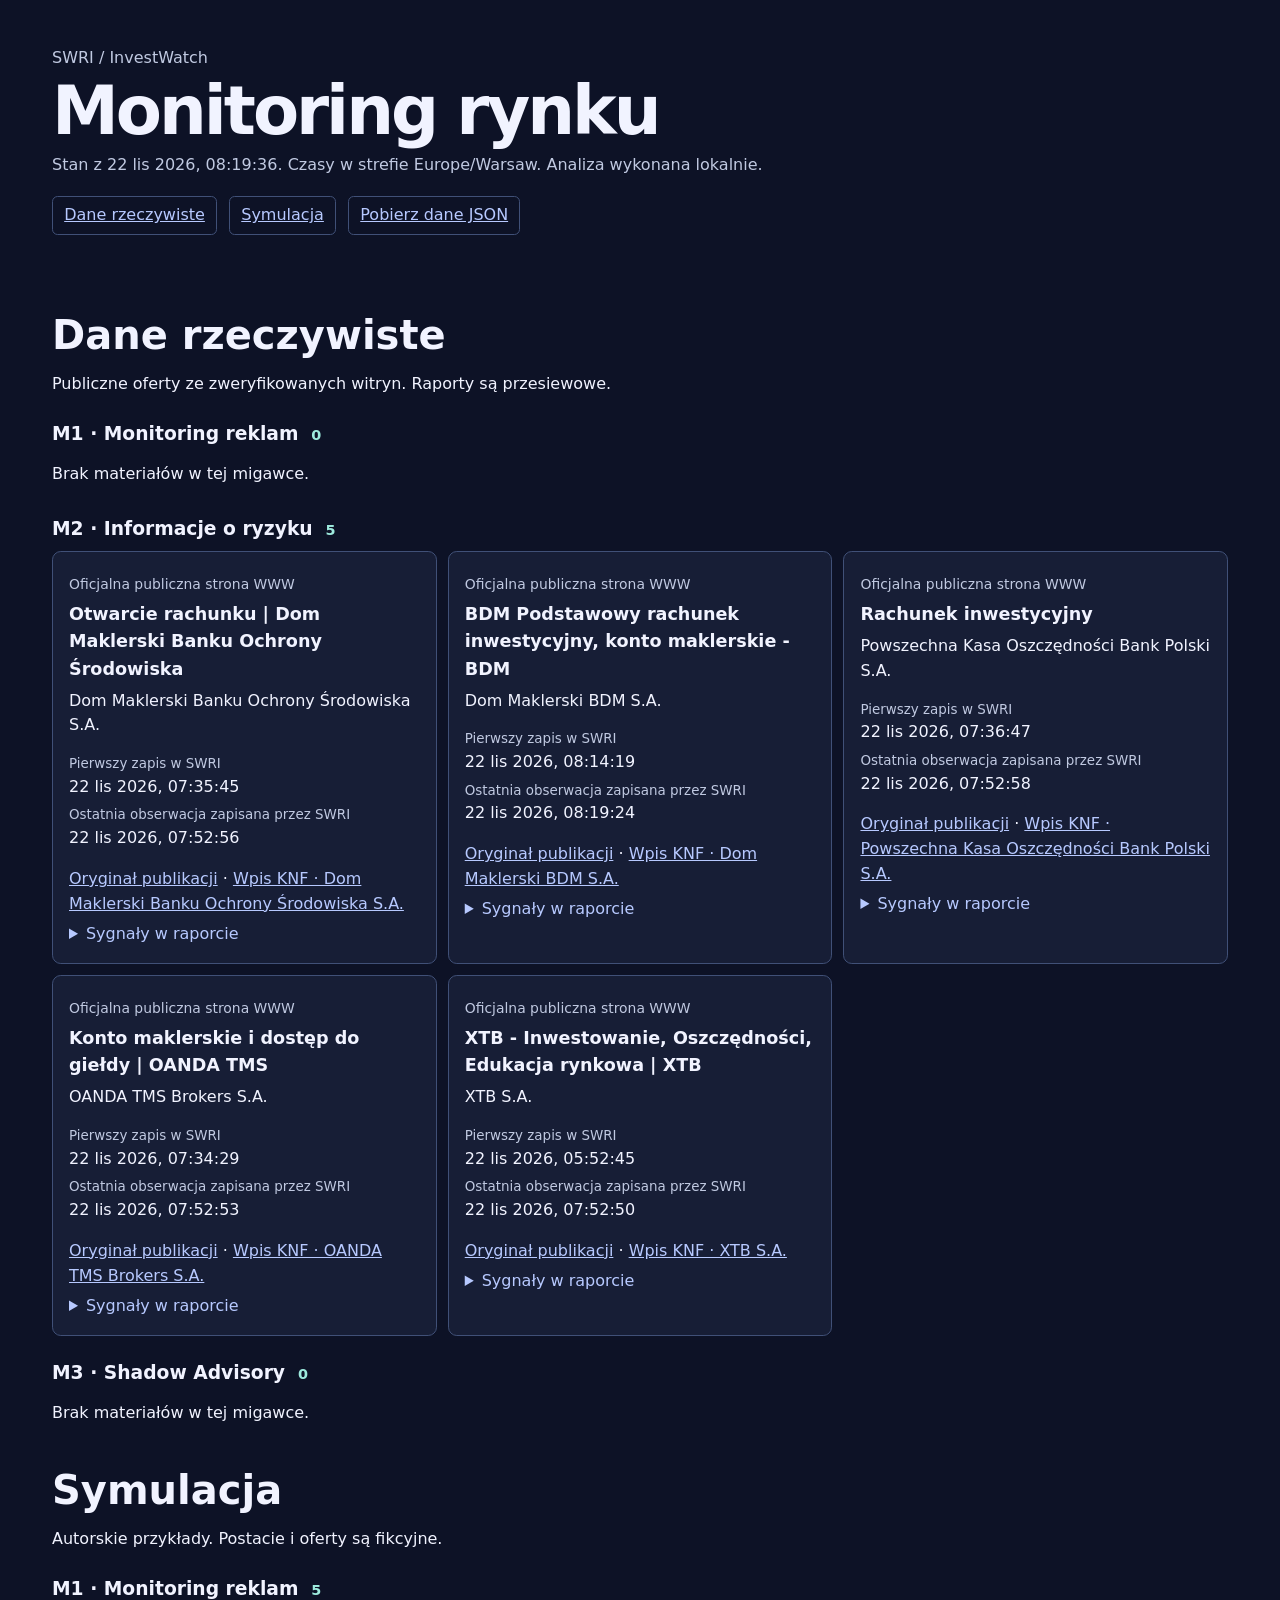
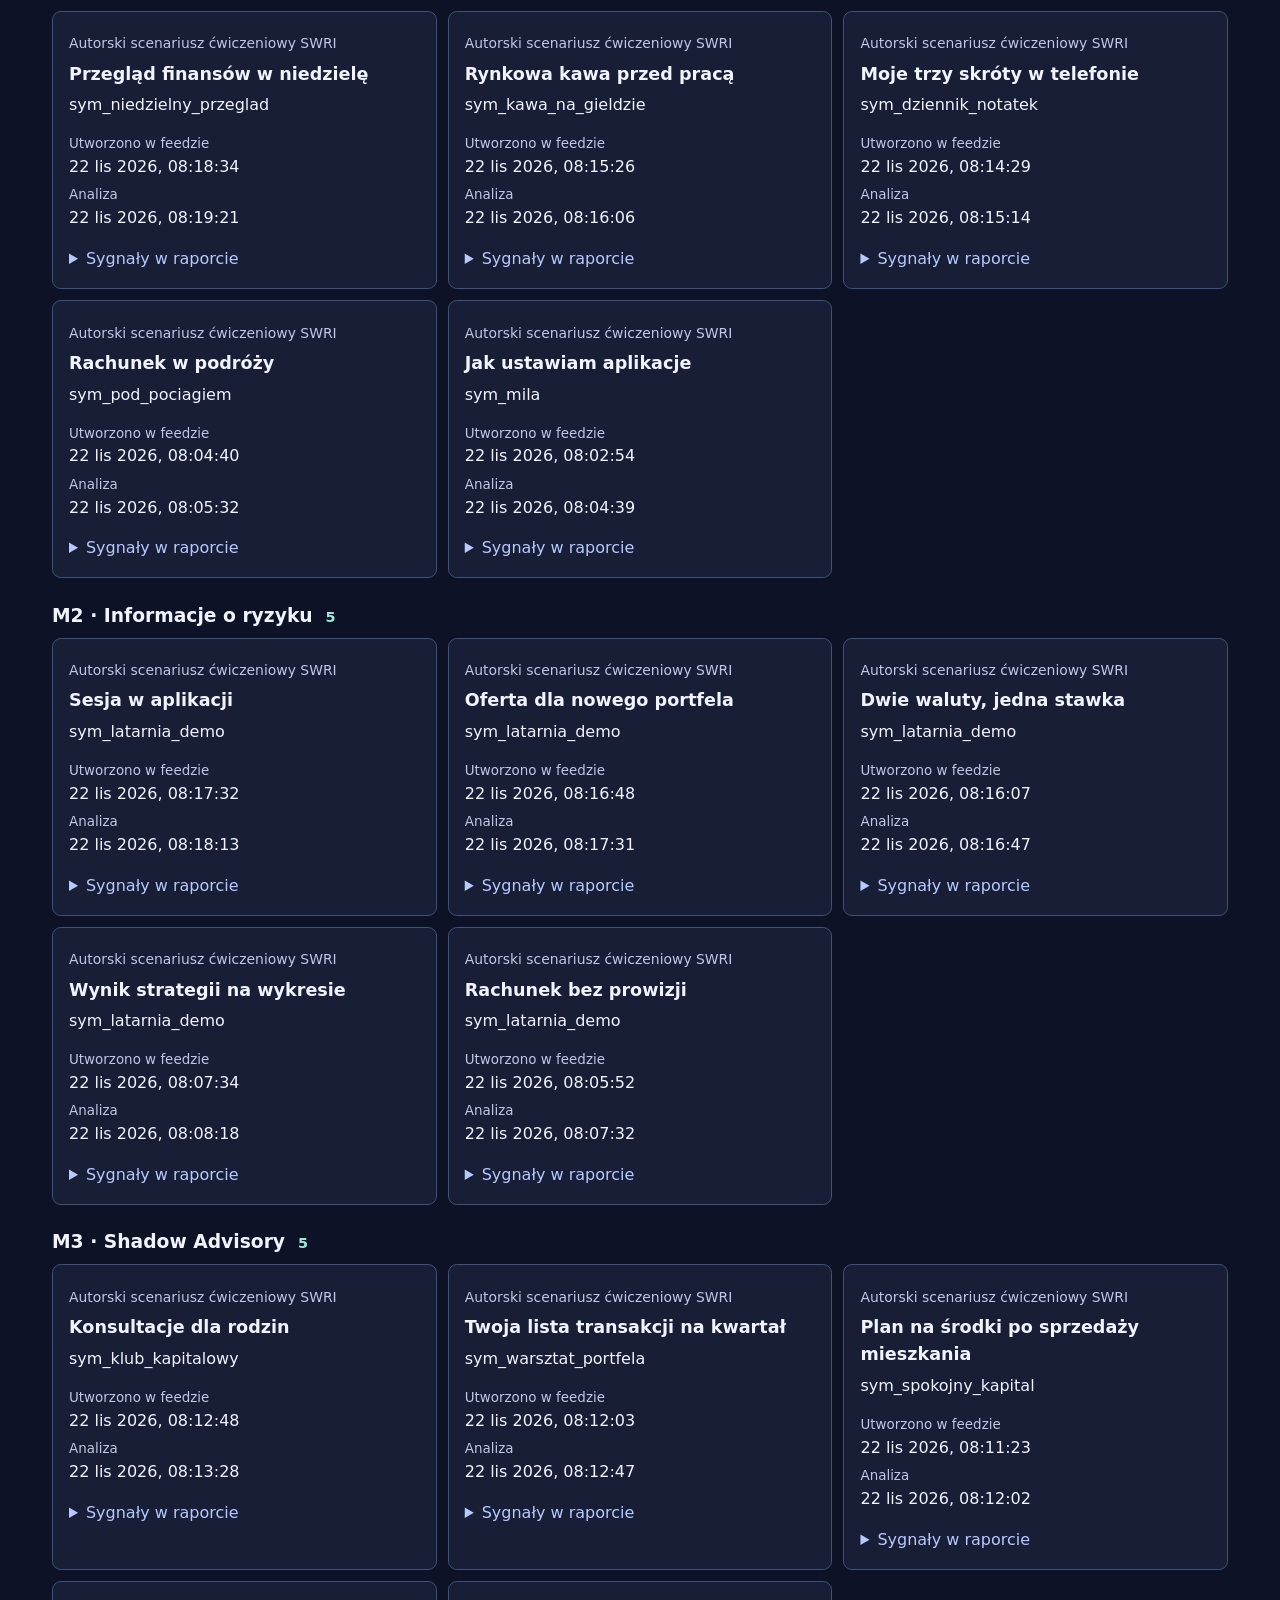
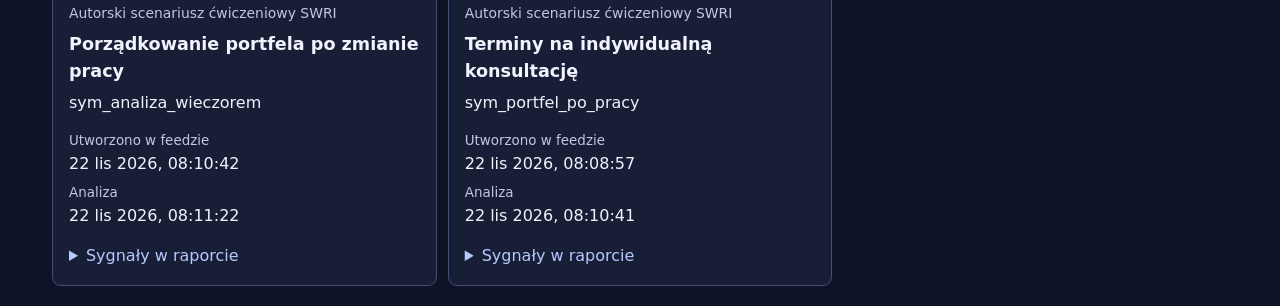
==== monitoring/index.html @ c3ce8e62 "Publish timestamped SWRI monitoring snapshot" ====
<!doctype html>
<html lang="pl"><head><meta charset="utf-8"><meta name="viewport" content="width=device-width, initial-scale=1">
<title>SWRI · Monitoring rynku</title><style>
:root{color-scheme:dark;--ink:#f1f3ff;--muted:#c0c9e1;--card:#171e36;--line:#405077;--link:#b7c9ff}
*{box-sizing:border-box} body{margin:0;background:#0d1226;color:var(--ink);font:1rem/1.55 system-ui,sans-serif}
header,main{max-width:76rem;margin:auto;padding:1.25rem} header{padding-block:2.5rem 1.3rem}
h1{font-size:clamp(2.4rem,6vw,4.2rem);margin:.1rem 0;line-height:1.07;letter-spacing:-.045em}
h2{font-size:clamp(1.7rem,4vw,2.5rem);margin:1.75rem 0 .2rem} h3{margin:1.4rem 0 .5rem}
h4{font-size:1.1rem;margin:.12rem 0} h3 span{color:#9deadd;font-size:.9rem;margin-inline:.4rem}
p{margin:.35rem 0} .source,dt,header p{color:var(--muted)} .source{font-size:.87rem}
nav{display:flex;gap:.75rem;flex-wrap:wrap;margin-top:1.1rem} nav a{padding:.4rem .7rem;border:1px solid var(--line);border-radius:.35rem}
a,summary{color:var(--link)} summary{cursor:pointer} .cards{display:grid;grid-template-columns:repeat(auto-fit,minmax(min(100%,21rem),1fr));gap:.7rem}
article{background:var(--card);border:1px solid var(--line);border-radius:.55rem;padding:1rem;min-width:0;overflow-wrap:anywhere}
dt{font-size:.84rem} dd{margin:0 0 .35rem} blockquote{margin:.3rem .4rem;padding-left:.45rem;border-left:2px solid #9deadd;color:var(--muted)}
:focus-visible{outline:3px solid #9deadd;outline-offset:3px} li{margin:.25rem 0}
</style></head><body><header><p>SWRI / InvestWatch</p><h1>Monitoring rynku</h1>
<p>Stan z <time datetime="2026-11-22T07:19:36+00:00">2026-11-22 07:19:36 UTC</time>. Czasy w strefie Europe/Warsaw. Analiza wykonana lokalnie.</p>
<nav aria-label="Sekcje"><a href="#real">Dane rzeczywiste</a><a href="#simulation">Symulacja</a>
<a href="snapshot.json" download>Pobierz dane JSON</a></nav></header>
<main><section id="real"><h2>Dane rzeczywiste</h2><p>Publiczne oferty ze zweryfikowanych witryn. Raporty są przesiewowe.</p><section id="real-m1"><h3>M1 · Monitoring reklam <span>0</span></h3><div class="cards"><p>Brak materiałów w tej migawce.</p></div></section><section id="real-m2"><h3>M2 · Informacje o ryzyku <span>5</span></h3><div class="cards"><article><p class="source">Oficjalna publiczna strona WWW</p><h4>Otwarcie rachunku | Dom Maklerski Banku Ochrony Środowiska</h4>
      <p>Dom Maklerski Banku Ochrony Środowiska S.A.</p>
      <dl><dt>Pierwszy zapis w SWRI</dt><dd><time datetime="2026-11-22T06:35:45+00:00">2026-11-22 06:35:45 UTC</time></dd>
      <dt>Ostatnia obserwacja zapisana przez SWRI</dt><dd><time datetime="2026-11-22T06:52:56+00:00">2026-11-22 06:52:56 UTC</time></dd></dl>
      <p><a href="https://bossa.pl/oferta/otwarcie-rachunku">Oryginał publikacji</a> · <a href="https://www.knf.gov.pl/podmioty/Podmioty_rynku_kapitalowego/Firmy_inwestycyjne_i_Agenci_firm_inwestycyjnych/domy_maklerskie">Wpis KNF · Dom Maklerski Banku Ochrony Środowiska S.A.</a></p><details><summary>Sygnały w raporcie</summary><ul><li>R09 · Zrozumiałość</li></ul></details></article><article><p class="source">Oficjalna publiczna strona WWW</p><h4>BDM Podstawowy rachunek inwestycyjny, konto maklerskie - BDM</h4>
      <p>Dom Maklerski BDM S.A.</p>
      <dl><dt>Pierwszy zapis w SWRI</dt><dd><time datetime="2026-11-22T07:14:19+00:00">2026-11-22 07:14:19 UTC</time></dd>
      <dt>Ostatnia obserwacja zapisana przez SWRI</dt><dd><time datetime="2026-11-22T07:19:24+00:00">2026-11-22 07:19:24 UTC</time></dd></dl>
      <p><a href="https://www.bdm.pl/bdm-podstawowy">Oryginał publikacji</a> · <a href="https://www.knf.gov.pl/podmioty/Podmioty_rynku_kapitalowego/Firmy_inwestycyjne_i_Agenci_firm_inwestycyjnych/domy_maklerskie">Wpis KNF · Dom Maklerski BDM S.A.</a></p><details><summary>Sygnały w raporcie</summary><ul><li>R09 · Zrozumiałość</li></ul></details></article><article><p class="source">Oficjalna publiczna strona WWW</p><h4>Rachunek inwestycyjny</h4>
      <p>Powszechna Kasa Oszczędności Bank Polski S.A.</p>
      <dl><dt>Pierwszy zapis w SWRI</dt><dd><time datetime="2026-11-22T06:36:47+00:00">2026-11-22 06:36:47 UTC</time></dd>
      <dt>Ostatnia obserwacja zapisana przez SWRI</dt><dd><time datetime="2026-11-22T06:52:58+00:00">2026-11-22 06:52:58 UTC</time></dd></dl>
      <p><a href="https://www.bm.pkobp.pl/oferta/rachunek-inwestycyjny">Oryginał publikacji</a> · <a href="https://www.knf.gov.pl/podmioty/Podmioty_rynku_kapitalowego/Firmy_inwestycyjne_i_Agenci_firm_inwestycyjnych/Banki_prowadzace_dzialalnosc_maklerska">Wpis KNF · Powszechna Kasa Oszczędności Bank Polski S.A.</a></p><details><summary>Sygnały w raporcie</summary><ul><li>R09 · Zrozumiałość</li></ul></details></article><article><p class="source">Oficjalna publiczna strona WWW</p><h4>Konto maklerskie i dostęp do giełdy | OANDA TMS</h4>
      <p>OANDA TMS Brokers S.A.</p>
      <dl><dt>Pierwszy zapis w SWRI</dt><dd><time datetime="2026-11-22T06:34:29+00:00">2026-11-22 06:34:29 UTC</time></dd>
      <dt>Ostatnia obserwacja zapisana przez SWRI</dt><dd><time datetime="2026-11-22T06:52:53+00:00">2026-11-22 06:52:53 UTC</time></dd></dl>
      <p><a href="https://www.tms.pl/konto-maklerskie">Oryginał publikacji</a> · <a href="https://www.knf.gov.pl/podmioty/Podmioty_rynku_kapitalowego/Firmy_inwestycyjne_i_Agenci_firm_inwestycyjnych/domy_maklerskie?page=2">Wpis KNF · OANDA TMS Brokers S.A.</a></p><details><summary>Sygnały w raporcie</summary><ul><li>R18 · Nadzór jako argument bezpieczeństwa</li><li>R09 · Zrozumiałość</li></ul></details></article><article><p class="source">Oficjalna publiczna strona WWW</p><h4>XTB - Inwestowanie, Oszczędności, Edukacja rynkowa | XTB</h4>
      <p>XTB S.A.</p>
      <dl><dt>Pierwszy zapis w SWRI</dt><dd><time datetime="2026-11-22T04:52:45+00:00">2026-11-22 04:52:45 UTC</time></dd>
      <dt>Ostatnia obserwacja zapisana przez SWRI</dt><dd><time datetime="2026-11-22T06:52:50+00:00">2026-11-22 06:52:50 UTC</time></dd></dl>
      <p><a href="https://www.xtb.com/pl">Oryginał publikacji</a> · <a href="https://www.knf.gov.pl/podmioty/Podmioty_rynku_kapitalowego/Firmy_inwestycyjne_i_Agenci_firm_inwestycyjnych/domy_maklerskie?page=2">Wpis KNF · XTB S.A.</a></p><details><summary>Sygnały w raporcie</summary><ul><li>R09 · Zrozumiałość</li></ul></details></article></div></section><section id="real-m3"><h3>M3 · Shadow Advisory <span>0</span></h3><div class="cards"><p>Brak materiałów w tej migawce.</p></div></section></section><section id="simulation"><h2>Symulacja</h2><p>Autorskie przykłady. Postacie i oferty są fikcyjne.</p><section id="simulation-m1"><h3>M1 · Monitoring reklam <span>5</span></h3><div class="cards"><article><p class="source">Autorski scenariusz ćwiczeniowy SWRI</p><h4>Przegląd finansów w niedzielę</h4>
      <p>sym_niedzielny_przeglad</p>
      <dl><dt>Utworzono w feedzie</dt><dd><time datetime="2026-11-22T07:18:34.438650+00:00">2026-11-22 07:18:34 UTC</time></dd>
      <dt>Analiza</dt><dd><time datetime="2026-11-22T07:19:21.592670+00:00">2026-11-22 07:19:21 UTC</time></dd></dl>
      <p></p><details><summary>Sygnały w raporcie</summary><ul><li>R03 · Ryzyko obok korzyści. Przy co najmniej jednej obietnicy korzyści nie odczytano ostrzeżenia.<blockquote>Polecam rachunek maklerski w Domu Inwestycyjnym Latarnia Demo. Użyj kodu START, żeby dostać 100 zł bonusu.</blockquote></li><li>R02 · Oznaczenie reklamy. Oznaczenia nie znaleziono w dostępnej próbce.<blockquote>Polecam rachunek maklerski w Domu Inwestycyjnym Latarnia Demo. Użyj kodu START, żeby dostać 100 zł bonusu.</blockquote></li><li>R01 · Oficjalna nazwa firmy. Zweryfikuj pełną nazwę firmy i jej status.<blockquote>Polecam rachunek maklerski w Domu Inwestycyjnym Latarnia Demo. Użyj kodu START, żeby dostać 100 zł bonusu.</blockquote></li></ul></details></article><article><p class="source">Autorski scenariusz ćwiczeniowy SWRI</p><h4>Rynkowa kawa przed pracą</h4>
      <p>sym_kawa_na_gieldzie</p>
      <dl><dt>Utworzono w feedzie</dt><dd><time datetime="2026-11-22T07:15:26.201491+00:00">2026-11-22 07:15:26 UTC</time></dd>
      <dt>Analiza</dt><dd><time datetime="2026-11-22T07:16:06.031644+00:00">2026-11-22 07:16:06 UTC</time></dd></dl>
      <p></p><details><summary>Sygnały w raporcie</summary><ul><li>R03 · Ryzyko obok korzyści. Przy co najmniej jednej obietnicy korzyści nie odczytano ostrzeżenia.<blockquote>Płatna współpraca z Domem Inwestycyjnym Latarnia Demo. Mój kod RANO daje 100 zł bonusu. Załóż konto maklerskie przez link.</blockquote></li><li>R01 · Oficjalna nazwa firmy. Zweryfikuj pełną nazwę firmy i jej status.<blockquote>Płatna współpraca z Domem Inwestycyjnym Latarnia Demo. Mój kod RANO daje 100 zł bonusu. Załóż konto maklerskie przez link.</blockquote></li><li>Wykryto zachętę promocyjną w kontekście finansowym.<blockquote>Płatna współpraca z Domem Inwestycyjnym Latarnia Demo. Mój kod RANO daje 100 zł bonusu. Załóż konto maklerskie przez link.</blockquote></li></ul></details></article><article><p class="source">Autorski scenariusz ćwiczeniowy SWRI</p><h4>Moje trzy skróty w telefonie</h4>
      <p>sym_dziennik_notatek</p>
      <dl><dt>Utworzono w feedzie</dt><dd><time datetime="2026-11-22T07:14:29.792975+00:00">2026-11-22 07:14:29 UTC</time></dd>
      <dt>Analiza</dt><dd><time datetime="2026-11-22T07:15:14.706013+00:00">2026-11-22 07:15:14 UTC</time></dd></dl>
      <p></p><details><summary>Sygnały w raporcie</summary><ul><li>R02 · Oznaczenie reklamy. Oznaczenia nie znaleziono w dostępnej próbce.<blockquote>Latarnia Demo, załóż konto</blockquote></li><li>R01 · Oficjalna nazwa firmy. Zweryfikuj pełną nazwę firmy i jej status.<blockquote>Latarnia Demo, załóż konto</blockquote></li><li>Wykryto zachętę promocyjną w kontekście finansowym.<blockquote>Latarnia Demo, załóż konto</blockquote></li></ul></details></article><article><p class="source">Autorski scenariusz ćwiczeniowy SWRI</p><h4>Rachunek w podróży</h4>
      <p>sym_pod_pociagiem</p>
      <dl><dt>Utworzono w feedzie</dt><dd><time datetime="2026-11-22T07:04:40.833459+00:00">2026-11-22 07:04:40 UTC</time></dd>
      <dt>Analiza</dt><dd><time datetime="2026-11-22T07:05:32.270723+00:00">2026-11-22 07:05:32 UTC</time></dd></dl>
      <p></p><details><summary>Sygnały w raporcie</summary><ul><li>R01 · Oficjalna nazwa firmy. Zweryfikuj pełną nazwę firmy i jej status.<blockquote>Materiał sponsorowany. Płatna współpraca z Domem Inwestycyjnym Latarnia Demo.</blockquote></li><li>Wykryto zachętę promocyjną w kontekście finansowym.<blockquote>Materiał sponsorowany. Płatna współpraca z Domem Inwestycyjnym Latarnia Demo.</blockquote></li></ul></details></article><article><p class="source">Autorski scenariusz ćwiczeniowy SWRI</p><h4>Jak ustawiam aplikacje</h4>
      <p>sym_mila</p>
      <dl><dt>Utworzono w feedzie</dt><dd><time datetime="2026-11-22T07:02:54.949664+00:00">2026-11-22 07:02:54 UTC</time></dd>
      <dt>Analiza</dt><dd><time datetime="2026-11-22T07:04:39.660601+00:00">2026-11-22 07:04:39 UTC</time></dd></dl>
      <p></p><details><summary>Sygnały w raporcie</summary><ul><li>R03 · Ryzyko obok korzyści. Przy co najmniej jednej obietnicy korzyści nie odczytano ostrzeżenia.<blockquote>Użyj mojego kodu mila, żeby dostać 100 zł bonusu.</blockquote></li><li>R02 · Oznaczenie reklamy. Oznaczenia nie znaleziono w dostępnej próbce.<blockquote>Załóż konto Maklerskie w latarni DEMO.</blockquote></li><li>R01 · Oficjalna nazwa firmy. Zweryfikuj pełną nazwę firmy i jej status.<blockquote>Załóż konto Maklerskie w latarni DEMO.</blockquote></li></ul></details></article></div></section><section id="simulation-m2"><h3>M2 · Informacje o ryzyku <span>5</span></h3><div class="cards"><article><p class="source">Autorski scenariusz ćwiczeniowy SWRI</p><h4>Sesja w aplikacji</h4>
      <p>sym_latarnia_demo</p>
      <dl><dt>Utworzono w feedzie</dt><dd><time datetime="2026-11-22T07:17:32.914649+00:00">2026-11-22 07:17:32 UTC</time></dd>
      <dt>Analiza</dt><dd><time datetime="2026-11-22T07:18:13.411119+00:00">2026-11-22 07:18:13 UTC</time></dd></dl>
      <p></p><details><summary>Sygnały w raporcie</summary><ul><li>R03 · Ryzyko obok korzyści. Przy co najmniej jednej obietnicy korzyści nie odczytano ostrzeżenia.<blockquote>zysk 24 procent.</blockquote></li><li>R02 · Oznaczenie reklamy. Oznaczenia nie znaleziono w dostępnej próbce.<blockquote>Dom Inwestycyjny Latarnia Demo. Załóż konto maklerskie. Użyj kodu SESJA i dostań bonus na start.</blockquote></li><li>Wykryto zachętę promocyjną w kontekście finansowym.<blockquote>Dom Inwestycyjny Latarnia Demo. Załóż konto maklerskie. Użyj kodu SESJA i dostań bonus na start.</blockquote></li></ul></details></article><article><p class="source">Autorski scenariusz ćwiczeniowy SWRI</p><h4>Oferta dla nowego portfela</h4>
      <p>sym_latarnia_demo</p>
      <dl><dt>Utworzono w feedzie</dt><dd><time datetime="2026-11-22T07:16:48.308584+00:00">2026-11-22 07:16:48 UTC</time></dd>
      <dt>Analiza</dt><dd><time datetime="2026-11-22T07:17:31.560056+00:00">2026-11-22 07:17:31 UTC</time></dd></dl>
      <p></p><details><summary>Sygnały w raporcie</summary><ul><li>R03 · Ryzyko obok korzyści. Przy co najmniej jednej obietnicy korzyści nie odczytano ostrzeżenia.<blockquote>Dom Inwestycyjny Latarnia Demo. Otwórz rachunek maklerski i użyj kodu AKCJE, żeby dostać 150 zł bonusu.</blockquote></li><li>R15 · Prognozy przyszłych wyników. Nie odczytano zastrzeżenia o przyszłych wynikach.<blockquote>Nasza prognoza cen: wartość</blockquote></li><li>R02 · Oznaczenie reklamy. Oznaczenia nie znaleziono w dostępnej próbce.<blockquote>Dom Inwestycyjny Latarnia Demo. Otwórz rachunek maklerski i użyj kodu AKCJE, żeby dostać 150 zł bonusu.</blockquote></li></ul></details></article><article><p class="source">Autorski scenariusz ćwiczeniowy SWRI</p><h4>Dwie waluty, jedna stawka</h4>
      <p>sym_latarnia_demo</p>
      <dl><dt>Utworzono w feedzie</dt><dd><time datetime="2026-11-22T07:16:07.206938+00:00">2026-11-22 07:16:07 UTC</time></dd>
      <dt>Analiza</dt><dd><time datetime="2026-11-22T07:16:47.039257+00:00">2026-11-22 07:16:47 UTC</time></dd></dl>
      <p></p><details><summary>Sygnały w raporcie</summary><ul><li>R02 · Oznaczenie reklamy. Oznaczenia nie znaleziono w dostępnej próbce.<blockquote>Dom Inwestycyjny Latarnia Demo. Załóż konto maklerskie i użyj kodu WALUTA. Kod polecający daje bonus.</blockquote></li><li>Wykryto zachętę promocyjną w kontekście finansowym.<blockquote>Dom Inwestycyjny Latarnia Demo. Załóż konto maklerskie i użyj kodu WALUTA. Kod polecający daje bonus.</blockquote></li></ul></details></article><article><p class="source">Autorski scenariusz ćwiczeniowy SWRI</p><h4>Wynik strategii na wykresie</h4>
      <p>sym_latarnia_demo</p>
      <dl><dt>Utworzono w feedzie</dt><dd><time datetime="2026-11-22T07:07:34.429032+00:00">2026-11-22 07:07:34 UTC</time></dd>
      <dt>Analiza</dt><dd><time datetime="2026-11-22T07:08:18.195624+00:00">2026-11-22 07:08:18 UTC</time></dd></dl>
      <p></p><details><summary>Sygnały w raporcie</summary><ul><li>R03 · Ryzyko obok korzyści. Przy co najmniej jednej obietnicy korzyści nie odczytano ostrzeżenia.<blockquote>procent zysku. Otwórz konto i</blockquote></li><li>R02 · Oznaczenie reklamy. Oznaczenia nie znaleziono w dostępnej próbce.<blockquote>Dom Inwestycyjny Latarnia Demo. Załóż konto maklerskie, skorzystaj z kodu PORTFEL.</blockquote></li><li>Wykryto zachętę promocyjną w kontekście finansowym.<blockquote>Dom Inwestycyjny Latarnia Demo. Załóż konto maklerskie, skorzystaj z kodu PORTFEL.</blockquote></li></ul></details></article><article><p class="source">Autorski scenariusz ćwiczeniowy SWRI</p><h4>Rachunek bez prowizji</h4>
      <p>sym_latarnia_demo</p>
      <dl><dt>Utworzono w feedzie</dt><dd><time datetime="2026-11-22T07:05:52.718054+00:00">2026-11-22 07:05:52 UTC</time></dd>
      <dt>Analiza</dt><dd><time datetime="2026-11-22T07:07:32.986101+00:00">2026-11-22 07:07:32 UTC</time></dd></dl>
      <p></p><details><summary>Sygnały w raporcie</summary><ul><li>R03 · Ryzyko obok korzyści. Przy co najmniej jednej obietnicy korzyści nie odczytano ostrzeżenia.<blockquote>Dom Inwestycyjny Latarnia Demo. Otwórz rachunek maklerski i odbierz 120 zł bonusu.</blockquote></li><li>R02 · Oznaczenie reklamy. Oznaczenia nie znaleziono w dostępnej próbce.<blockquote>Dom Inwestycyjny Latarnia Demo. Otwórz rachunek maklerski i odbierz 120 zł bonusu.</blockquote></li><li>R11 · Porównania produktów. Wykryto nieuzasadnione w próbce twierdzenie o przewadze. Sprawdź, czy stanowi porównanie produktów lub usług.<blockquote>Najlepsza oferta inwestycyjna</blockquote></li></ul></details></article></div></section><section id="simulation-m3"><h3>M3 · Shadow Advisory <span>5</span></h3><div class="cards"><article><p class="source">Autorski scenariusz ćwiczeniowy SWRI</p><h4>Konsultacje dla rodzin</h4>
      <p>sym_klub_kapitalowy</p>
      <dl><dt>Utworzono w feedzie</dt><dd><time datetime="2026-11-22T07:12:48.449898+00:00">2026-11-22 07:12:48 UTC</time></dd>
      <dt>Analiza</dt><dd><time datetime="2026-11-22T07:13:28.440243+00:00">2026-11-22 07:13:28 UTC</time></dd></dl>
      <p></p><details><summary>Sygnały w raporcie</summary><ul><li>Sygnał rekomendacji dopasowanej do odbiorcy dotyczącej instrumentu.<blockquote>Family office. Na podstawie twojej sytuacji wskażę, które akcje kupić i które obligacje sprzedać.</blockquote></li></ul></details></article><article><p class="source">Autorski scenariusz ćwiczeniowy SWRI</p><h4>Twoja lista transakcji na kwartał</h4>
      <p>sym_warsztat_portfela</p>
      <dl><dt>Utworzono w feedzie</dt><dd><time datetime="2026-11-22T07:12:03.981785+00:00">2026-11-22 07:12:03 UTC</time></dd>
      <dt>Analiza</dt><dd><time datetime="2026-11-22T07:12:47.138293+00:00">2026-11-22 07:12:47 UTC</time></dd></dl>
      <p></p><details><summary>Sygnały w raporcie</summary><ul><li>Sygnał rekomendacji dopasowanej do odbiorcy dotyczącej instrumentu.<blockquote>Oferuję indywidualne rekomendacje. Na podstawie twojej sytuacji powiem, które fundusze sprzedać.</blockquote></li></ul></details></article><article><p class="source">Autorski scenariusz ćwiczeniowy SWRI</p><h4>Plan na środki po sprzedaży mieszkania</h4>
      <p>sym_spokojny_kapital</p>
      <dl><dt>Utworzono w feedzie</dt><dd><time datetime="2026-11-22T07:11:23.656709+00:00">2026-11-22 07:11:23 UTC</time></dd>
      <dt>Analiza</dt><dd><time datetime="2026-11-22T07:12:02.893946+00:00">2026-11-22 07:12:02 UTC</time></dd></dl>
      <p></p><details><summary>Sygnały w raporcie</summary><ul><li>Sygnał rekomendacji dopasowanej do odbiorcy dotyczącej instrumentu.<blockquote>Oferuję doradztwo inwestycyjne. Na podstawie twojej sytuacji wskażę, które ETF-y kupić.</blockquote></li></ul></details></article><article><p class="source">Autorski scenariusz ćwiczeniowy SWRI</p><h4>Porządkowanie portfela po zmianie pracy</h4>
      <p>sym_analiza_wieczorem</p>
      <dl><dt>Utworzono w feedzie</dt><dd><time datetime="2026-11-22T07:10:42.972526+00:00">2026-11-22 07:10:42 UTC</time></dd>
      <dt>Analiza</dt><dd><time datetime="2026-11-22T07:11:22.548854+00:00">2026-11-22 07:11:22 UTC</time></dd></dl>
      <p></p><details><summary>Sygnały w raporcie</summary><ul><li>Sygnał rekomendacji dopasowanej do odbiorcy dotyczącej instrumentu.<blockquote>Oferuję doradztwo inwestycyjne. Na podstawie twojej sytuacji powiem, które obligacje sprzedać.</blockquote></li></ul></details></article><article><p class="source">Autorski scenariusz ćwiczeniowy SWRI</p><h4>Terminy na indywidualną konsultację</h4>
      <p>sym_portfel_po_pracy</p>
      <dl><dt>Utworzono w feedzie</dt><dd><time datetime="2026-11-22T07:08:57.114889+00:00">2026-11-22 07:08:57 UTC</time></dd>
      <dt>Analiza</dt><dd><time datetime="2026-11-22T07:10:41.769442+00:00">2026-11-22 07:10:41 UTC</time></dd></dl>
      <p></p><details><summary>Sygnały w raporcie</summary><ul><li>Sygnał rekomendacji dopasowanej do odbiorcy dotyczącej instrumentu.<blockquote>Oferuję indywidualne rekomendacje. Na podstawie twojej sytuacji wskażę, które akcje kupić.</blockquote></li></ul></details></article></div></section></section></main>
<script>
const format = new Intl.DateTimeFormat('pl-PL', {dateStyle:'medium',timeStyle:'medium',timeZone:'Europe/Warsaw'});
for (const node of document.querySelectorAll('time')) {
  const date = new Date(node.dateTime);
  if (!Number.isNaN(date.getTime())) node.textContent = format.format(date);
}
</script></body></html>
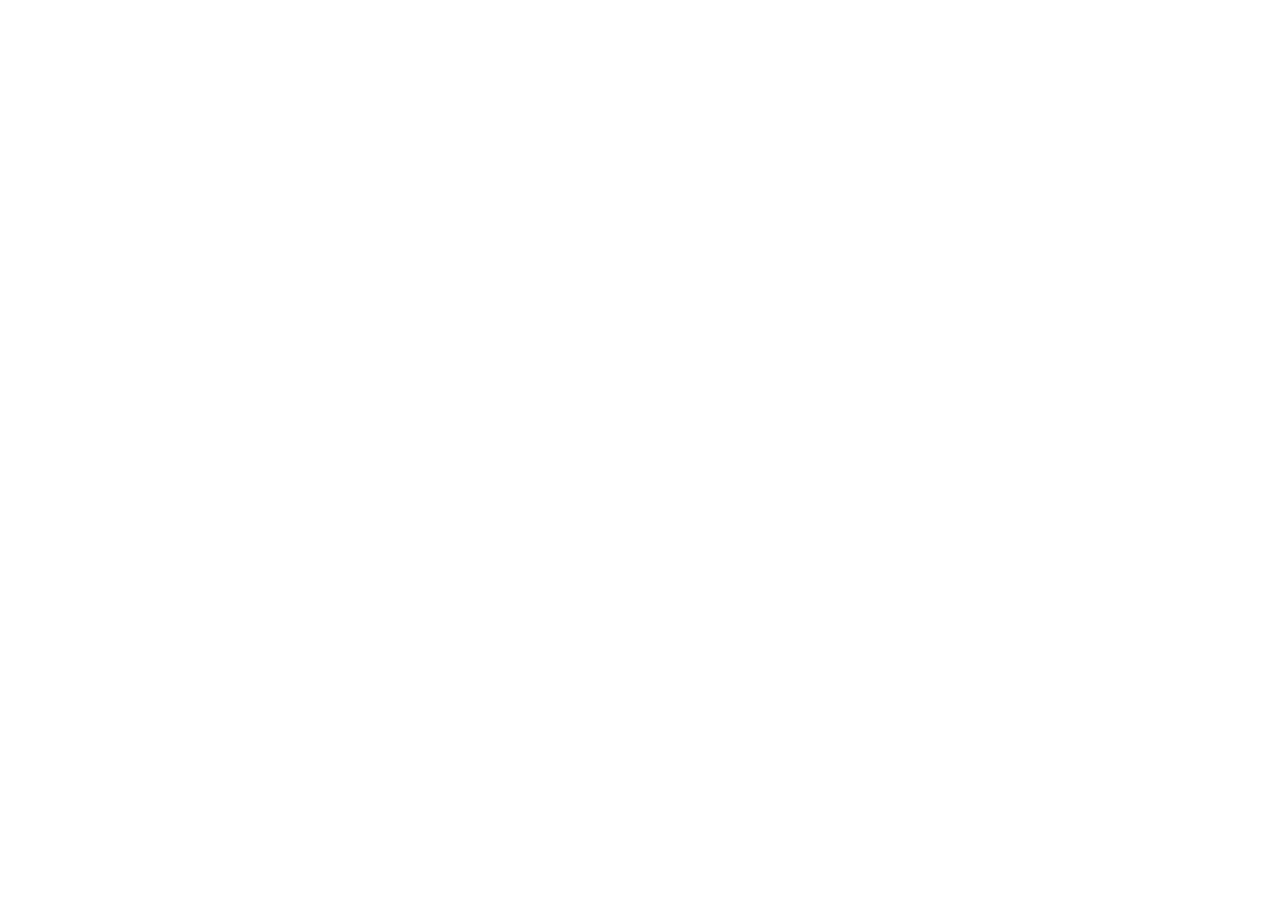
==== commit 774e46e9: "Replace the old preview with the SWRI application" ====
--- a/monitoring/index.html
+++ b/monitoring/index.html
@@ -1,107 +1,10 @@
-<!doctype html>
-<html lang="pl"><head><meta charset="utf-8"><meta name="viewport" content="width=device-width, initial-scale=1">
-<title>SWRI · Monitoring rynku</title><style>
-:root{color-scheme:dark;--ink:#f1f3ff;--muted:#c0c9e1;--card:#171e36;--line:#405077;--link:#b7c9ff}
-*{box-sizing:border-box} body{margin:0;background:#0d1226;color:var(--ink);font:1rem/1.55 system-ui,sans-serif}
-header,main{max-width:76rem;margin:auto;padding:1.25rem} header{padding-block:2.5rem 1.3rem}
-h1{font-size:clamp(2.4rem,6vw,4.2rem);margin:.1rem 0;line-height:1.07;letter-spacing:-.045em}
-h2{font-size:clamp(1.7rem,4vw,2.5rem);margin:1.75rem 0 .2rem} h3{margin:1.4rem 0 .5rem}
-h4{font-size:1.1rem;margin:.12rem 0} h3 span{color:#9deadd;font-size:.9rem;margin-inline:.4rem}
-p{margin:.35rem 0} .source,dt,header p{color:var(--muted)} .source{font-size:.87rem}
-nav{display:flex;gap:.75rem;flex-wrap:wrap;margin-top:1.1rem} nav a{padding:.4rem .7rem;border:1px solid var(--line);border-radius:.35rem}
-a,summary{color:var(--link)} summary{cursor:pointer} .cards{display:grid;grid-template-columns:repeat(auto-fit,minmax(min(100%,21rem),1fr));gap:.7rem}
-article{background:var(--card);border:1px solid var(--line);border-radius:.55rem;padding:1rem;min-width:0;overflow-wrap:anywhere}
-dt{font-size:.84rem} dd{margin:0 0 .35rem} blockquote{margin:.3rem .4rem;padding-left:.45rem;border-left:2px solid #9deadd;color:var(--muted)}
-:focus-visible{outline:3px solid #9deadd;outline-offset:3px} li{margin:.25rem 0}
-</style></head><body><header><p>SWRI / InvestWatch</p><h1>Monitoring rynku</h1>
-<p>Stan z <time datetime="2026-11-22T07:19:36+00:00">2026-11-22 07:19:36 UTC</time>. Czasy w strefie Europe/Warsaw. Analiza wykonana lokalnie.</p>
-<nav aria-label="Sekcje"><a href="#real">Dane rzeczywiste</a><a href="#simulation">Symulacja</a>
-<a href="snapshot.json" download>Pobierz dane JSON</a></nav></header>
-<main><section id="real"><h2>Dane rzeczywiste</h2><p>Publiczne oferty ze zweryfikowanych witryn. Raporty są przesiewowe.</p><section id="real-m1"><h3>M1 · Monitoring reklam <span>0</span></h3><div class="cards"><p>Brak materiałów w tej migawce.</p></div></section><section id="real-m2"><h3>M2 · Informacje o ryzyku <span>5</span></h3><div class="cards"><article><p class="source">Oficjalna publiczna strona WWW</p><h4>Otwarcie rachunku | Dom Maklerski Banku Ochrony Środowiska</h4>
-      <p>Dom Maklerski Banku Ochrony Środowiska S.A.</p>
-      <dl><dt>Pierwszy zapis w SWRI</dt><dd><time datetime="2026-11-22T06:35:45+00:00">2026-11-22 06:35:45 UTC</time></dd>
-      <dt>Ostatnia obserwacja zapisana przez SWRI</dt><dd><time datetime="2026-11-22T06:52:56+00:00">2026-11-22 06:52:56 UTC</time></dd></dl>
-      <p><a href="https://bossa.pl/oferta/otwarcie-rachunku">Oryginał publikacji</a> · <a href="https://www.knf.gov.pl/podmioty/Podmioty_rynku_kapitalowego/Firmy_inwestycyjne_i_Agenci_firm_inwestycyjnych/domy_maklerskie">Wpis KNF · Dom Maklerski Banku Ochrony Środowiska S.A.</a></p><details><summary>Sygnały w raporcie</summary><ul><li>R09 · Zrozumiałość</li></ul></details></article><article><p class="source">Oficjalna publiczna strona WWW</p><h4>BDM Podstawowy rachunek inwestycyjny, konto maklerskie - BDM</h4>
-      <p>Dom Maklerski BDM S.A.</p>
-      <dl><dt>Pierwszy zapis w SWRI</dt><dd><time datetime="2026-11-22T07:14:19+00:00">2026-11-22 07:14:19 UTC</time></dd>
-      <dt>Ostatnia obserwacja zapisana przez SWRI</dt><dd><time datetime="2026-11-22T07:19:24+00:00">2026-11-22 07:19:24 UTC</time></dd></dl>
-      <p><a href="https://www.bdm.pl/bdm-podstawowy">Oryginał publikacji</a> · <a href="https://www.knf.gov.pl/podmioty/Podmioty_rynku_kapitalowego/Firmy_inwestycyjne_i_Agenci_firm_inwestycyjnych/domy_maklerskie">Wpis KNF · Dom Maklerski BDM S.A.</a></p><details><summary>Sygnały w raporcie</summary><ul><li>R09 · Zrozumiałość</li></ul></details></article><article><p class="source">Oficjalna publiczna strona WWW</p><h4>Rachunek inwestycyjny</h4>
-      <p>Powszechna Kasa Oszczędności Bank Polski S.A.</p>
-      <dl><dt>Pierwszy zapis w SWRI</dt><dd><time datetime="2026-11-22T06:36:47+00:00">2026-11-22 06:36:47 UTC</time></dd>
-      <dt>Ostatnia obserwacja zapisana przez SWRI</dt><dd><time datetime="2026-11-22T06:52:58+00:00">2026-11-22 06:52:58 UTC</time></dd></dl>
-      <p><a href="https://www.bm.pkobp.pl/oferta/rachunek-inwestycyjny">Oryginał publikacji</a> · <a href="https://www.knf.gov.pl/podmioty/Podmioty_rynku_kapitalowego/Firmy_inwestycyjne_i_Agenci_firm_inwestycyjnych/Banki_prowadzace_dzialalnosc_maklerska">Wpis KNF · Powszechna Kasa Oszczędności Bank Polski S.A.</a></p><details><summary>Sygnały w raporcie</summary><ul><li>R09 · Zrozumiałość</li></ul></details></article><article><p class="source">Oficjalna publiczna strona WWW</p><h4>Konto maklerskie i dostęp do giełdy | OANDA TMS</h4>
-      <p>OANDA TMS Brokers S.A.</p>
-      <dl><dt>Pierwszy zapis w SWRI</dt><dd><time datetime="2026-11-22T06:34:29+00:00">2026-11-22 06:34:29 UTC</time></dd>
-      <dt>Ostatnia obserwacja zapisana przez SWRI</dt><dd><time datetime="2026-11-22T06:52:53+00:00">2026-11-22 06:52:53 UTC</time></dd></dl>
-      <p><a href="https://www.tms.pl/konto-maklerskie">Oryginał publikacji</a> · <a href="https://www.knf.gov.pl/podmioty/Podmioty_rynku_kapitalowego/Firmy_inwestycyjne_i_Agenci_firm_inwestycyjnych/domy_maklerskie?page=2">Wpis KNF · OANDA TMS Brokers S.A.</a></p><details><summary>Sygnały w raporcie</summary><ul><li>R18 · Nadzór jako argument bezpieczeństwa</li><li>R09 · Zrozumiałość</li></ul></details></article><article><p class="source">Oficjalna publiczna strona WWW</p><h4>XTB - Inwestowanie, Oszczędności, Edukacja rynkowa | XTB</h4>
-      <p>XTB S.A.</p>
-      <dl><dt>Pierwszy zapis w SWRI</dt><dd><time datetime="2026-11-22T04:52:45+00:00">2026-11-22 04:52:45 UTC</time></dd>
-      <dt>Ostatnia obserwacja zapisana przez SWRI</dt><dd><time datetime="2026-11-22T06:52:50+00:00">2026-11-22 06:52:50 UTC</time></dd></dl>
-      <p><a href="https://www.xtb.com/pl">Oryginał publikacji</a> · <a href="https://www.knf.gov.pl/podmioty/Podmioty_rynku_kapitalowego/Firmy_inwestycyjne_i_Agenci_firm_inwestycyjnych/domy_maklerskie?page=2">Wpis KNF · XTB S.A.</a></p><details><summary>Sygnały w raporcie</summary><ul><li>R09 · Zrozumiałość</li></ul></details></article></div></section><section id="real-m3"><h3>M3 · Shadow Advisory <span>0</span></h3><div class="cards"><p>Brak materiałów w tej migawce.</p></div></section></section><section id="simulation"><h2>Symulacja</h2><p>Autorskie przykłady. Postacie i oferty są fikcyjne.</p><section id="simulation-m1"><h3>M1 · Monitoring reklam <span>5</span></h3><div class="cards"><article><p class="source">Autorski scenariusz ćwiczeniowy SWRI</p><h4>Przegląd finansów w niedzielę</h4>
-      <p>sym_niedzielny_przeglad</p>
-      <dl><dt>Utworzono w feedzie</dt><dd><time datetime="2026-11-22T07:18:34.438650+00:00">2026-11-22 07:18:34 UTC</time></dd>
-      <dt>Analiza</dt><dd><time datetime="2026-11-22T07:19:21.592670+00:00">2026-11-22 07:19:21 UTC</time></dd></dl>
-      <p></p><details><summary>Sygnały w raporcie</summary><ul><li>R03 · Ryzyko obok korzyści. Przy co najmniej jednej obietnicy korzyści nie odczytano ostrzeżenia.<blockquote>Polecam rachunek maklerski w Domu Inwestycyjnym Latarnia Demo. Użyj kodu START, żeby dostać 100 zł bonusu.</blockquote></li><li>R02 · Oznaczenie reklamy. Oznaczenia nie znaleziono w dostępnej próbce.<blockquote>Polecam rachunek maklerski w Domu Inwestycyjnym Latarnia Demo. Użyj kodu START, żeby dostać 100 zł bonusu.</blockquote></li><li>R01 · Oficjalna nazwa firmy. Zweryfikuj pełną nazwę firmy i jej status.<blockquote>Polecam rachunek maklerski w Domu Inwestycyjnym Latarnia Demo. Użyj kodu START, żeby dostać 100 zł bonusu.</blockquote></li></ul></details></article><article><p class="source">Autorski scenariusz ćwiczeniowy SWRI</p><h4>Rynkowa kawa przed pracą</h4>
-      <p>sym_kawa_na_gieldzie</p>
-      <dl><dt>Utworzono w feedzie</dt><dd><time datetime="2026-11-22T07:15:26.201491+00:00">2026-11-22 07:15:26 UTC</time></dd>
-      <dt>Analiza</dt><dd><time datetime="2026-11-22T07:16:06.031644+00:00">2026-11-22 07:16:06 UTC</time></dd></dl>
-      <p></p><details><summary>Sygnały w raporcie</summary><ul><li>R03 · Ryzyko obok korzyści. Przy co najmniej jednej obietnicy korzyści nie odczytano ostrzeżenia.<blockquote>Płatna współpraca z Domem Inwestycyjnym Latarnia Demo. Mój kod RANO daje 100 zł bonusu. Załóż konto maklerskie przez link.</blockquote></li><li>R01 · Oficjalna nazwa firmy. Zweryfikuj pełną nazwę firmy i jej status.<blockquote>Płatna współpraca z Domem Inwestycyjnym Latarnia Demo. Mój kod RANO daje 100 zł bonusu. Załóż konto maklerskie przez link.</blockquote></li><li>Wykryto zachętę promocyjną w kontekście finansowym.<blockquote>Płatna współpraca z Domem Inwestycyjnym Latarnia Demo. Mój kod RANO daje 100 zł bonusu. Załóż konto maklerskie przez link.</blockquote></li></ul></details></article><article><p class="source">Autorski scenariusz ćwiczeniowy SWRI</p><h4>Moje trzy skróty w telefonie</h4>
-      <p>sym_dziennik_notatek</p>
-      <dl><dt>Utworzono w feedzie</dt><dd><time datetime="2026-11-22T07:14:29.792975+00:00">2026-11-22 07:14:29 UTC</time></dd>
-      <dt>Analiza</dt><dd><time datetime="2026-11-22T07:15:14.706013+00:00">2026-11-22 07:15:14 UTC</time></dd></dl>
-      <p></p><details><summary>Sygnały w raporcie</summary><ul><li>R02 · Oznaczenie reklamy. Oznaczenia nie znaleziono w dostępnej próbce.<blockquote>Latarnia Demo, załóż konto</blockquote></li><li>R01 · Oficjalna nazwa firmy. Zweryfikuj pełną nazwę firmy i jej status.<blockquote>Latarnia Demo, załóż konto</blockquote></li><li>Wykryto zachętę promocyjną w kontekście finansowym.<blockquote>Latarnia Demo, załóż konto</blockquote></li></ul></details></article><article><p class="source">Autorski scenariusz ćwiczeniowy SWRI</p><h4>Rachunek w podróży</h4>
-      <p>sym_pod_pociagiem</p>
-      <dl><dt>Utworzono w feedzie</dt><dd><time datetime="2026-11-22T07:04:40.833459+00:00">2026-11-22 07:04:40 UTC</time></dd>
-      <dt>Analiza</dt><dd><time datetime="2026-11-22T07:05:32.270723+00:00">2026-11-22 07:05:32 UTC</time></dd></dl>
-      <p></p><details><summary>Sygnały w raporcie</summary><ul><li>R01 · Oficjalna nazwa firmy. Zweryfikuj pełną nazwę firmy i jej status.<blockquote>Materiał sponsorowany. Płatna współpraca z Domem Inwestycyjnym Latarnia Demo.</blockquote></li><li>Wykryto zachętę promocyjną w kontekście finansowym.<blockquote>Materiał sponsorowany. Płatna współpraca z Domem Inwestycyjnym Latarnia Demo.</blockquote></li></ul></details></article><article><p class="source">Autorski scenariusz ćwiczeniowy SWRI</p><h4>Jak ustawiam aplikacje</h4>
-      <p>sym_mila</p>
-      <dl><dt>Utworzono w feedzie</dt><dd><time datetime="2026-11-22T07:02:54.949664+00:00">2026-11-22 07:02:54 UTC</time></dd>
-      <dt>Analiza</dt><dd><time datetime="2026-11-22T07:04:39.660601+00:00">2026-11-22 07:04:39 UTC</time></dd></dl>
-      <p></p><details><summary>Sygnały w raporcie</summary><ul><li>R03 · Ryzyko obok korzyści. Przy co najmniej jednej obietnicy korzyści nie odczytano ostrzeżenia.<blockquote>Użyj mojego kodu mila, żeby dostać 100 zł bonusu.</blockquote></li><li>R02 · Oznaczenie reklamy. Oznaczenia nie znaleziono w dostępnej próbce.<blockquote>Załóż konto Maklerskie w latarni DEMO.</blockquote></li><li>R01 · Oficjalna nazwa firmy. Zweryfikuj pełną nazwę firmy i jej status.<blockquote>Załóż konto Maklerskie w latarni DEMO.</blockquote></li></ul></details></article></div></section><section id="simulation-m2"><h3>M2 · Informacje o ryzyku <span>5</span></h3><div class="cards"><article><p class="source">Autorski scenariusz ćwiczeniowy SWRI</p><h4>Sesja w aplikacji</h4>
-      <p>sym_latarnia_demo</p>
-      <dl><dt>Utworzono w feedzie</dt><dd><time datetime="2026-11-22T07:17:32.914649+00:00">2026-11-22 07:17:32 UTC</time></dd>
-      <dt>Analiza</dt><dd><time datetime="2026-11-22T07:18:13.411119+00:00">2026-11-22 07:18:13 UTC</time></dd></dl>
-      <p></p><details><summary>Sygnały w raporcie</summary><ul><li>R03 · Ryzyko obok korzyści. Przy co najmniej jednej obietnicy korzyści nie odczytano ostrzeżenia.<blockquote>zysk 24 procent.</blockquote></li><li>R02 · Oznaczenie reklamy. Oznaczenia nie znaleziono w dostępnej próbce.<blockquote>Dom Inwestycyjny Latarnia Demo. Załóż konto maklerskie. Użyj kodu SESJA i dostań bonus na start.</blockquote></li><li>Wykryto zachętę promocyjną w kontekście finansowym.<blockquote>Dom Inwestycyjny Latarnia Demo. Załóż konto maklerskie. Użyj kodu SESJA i dostań bonus na start.</blockquote></li></ul></details></article><article><p class="source">Autorski scenariusz ćwiczeniowy SWRI</p><h4>Oferta dla nowego portfela</h4>
-      <p>sym_latarnia_demo</p>
-      <dl><dt>Utworzono w feedzie</dt><dd><time datetime="2026-11-22T07:16:48.308584+00:00">2026-11-22 07:16:48 UTC</time></dd>
-      <dt>Analiza</dt><dd><time datetime="2026-11-22T07:17:31.560056+00:00">2026-11-22 07:17:31 UTC</time></dd></dl>
-      <p></p><details><summary>Sygnały w raporcie</summary><ul><li>R03 · Ryzyko obok korzyści. Przy co najmniej jednej obietnicy korzyści nie odczytano ostrzeżenia.<blockquote>Dom Inwestycyjny Latarnia Demo. Otwórz rachunek maklerski i użyj kodu AKCJE, żeby dostać 150 zł bonusu.</blockquote></li><li>R15 · Prognozy przyszłych wyników. Nie odczytano zastrzeżenia o przyszłych wynikach.<blockquote>Nasza prognoza cen: wartość</blockquote></li><li>R02 · Oznaczenie reklamy. Oznaczenia nie znaleziono w dostępnej próbce.<blockquote>Dom Inwestycyjny Latarnia Demo. Otwórz rachunek maklerski i użyj kodu AKCJE, żeby dostać 150 zł bonusu.</blockquote></li></ul></details></article><article><p class="source">Autorski scenariusz ćwiczeniowy SWRI</p><h4>Dwie waluty, jedna stawka</h4>
-      <p>sym_latarnia_demo</p>
-      <dl><dt>Utworzono w feedzie</dt><dd><time datetime="2026-11-22T07:16:07.206938+00:00">2026-11-22 07:16:07 UTC</time></dd>
-      <dt>Analiza</dt><dd><time datetime="2026-11-22T07:16:47.039257+00:00">2026-11-22 07:16:47 UTC</time></dd></dl>
-      <p></p><details><summary>Sygnały w raporcie</summary><ul><li>R02 · Oznaczenie reklamy. Oznaczenia nie znaleziono w dostępnej próbce.<blockquote>Dom Inwestycyjny Latarnia Demo. Załóż konto maklerskie i użyj kodu WALUTA. Kod polecający daje bonus.</blockquote></li><li>Wykryto zachętę promocyjną w kontekście finansowym.<blockquote>Dom Inwestycyjny Latarnia Demo. Załóż konto maklerskie i użyj kodu WALUTA. Kod polecający daje bonus.</blockquote></li></ul></details></article><article><p class="source">Autorski scenariusz ćwiczeniowy SWRI</p><h4>Wynik strategii na wykresie</h4>
-      <p>sym_latarnia_demo</p>
-      <dl><dt>Utworzono w feedzie</dt><dd><time datetime="2026-11-22T07:07:34.429032+00:00">2026-11-22 07:07:34 UTC</time></dd>
-      <dt>Analiza</dt><dd><time datetime="2026-11-22T07:08:18.195624+00:00">2026-11-22 07:08:18 UTC</time></dd></dl>
-      <p></p><details><summary>Sygnały w raporcie</summary><ul><li>R03 · Ryzyko obok korzyści. Przy co najmniej jednej obietnicy korzyści nie odczytano ostrzeżenia.<blockquote>procent zysku. Otwórz konto i</blockquote></li><li>R02 · Oznaczenie reklamy. Oznaczenia nie znaleziono w dostępnej próbce.<blockquote>Dom Inwestycyjny Latarnia Demo. Załóż konto maklerskie, skorzystaj z kodu PORTFEL.</blockquote></li><li>Wykryto zachętę promocyjną w kontekście finansowym.<blockquote>Dom Inwestycyjny Latarnia Demo. Załóż konto maklerskie, skorzystaj z kodu PORTFEL.</blockquote></li></ul></details></article><article><p class="source">Autorski scenariusz ćwiczeniowy SWRI</p><h4>Rachunek bez prowizji</h4>
-      <p>sym_latarnia_demo</p>
-      <dl><dt>Utworzono w feedzie</dt><dd><time datetime="2026-11-22T07:05:52.718054+00:00">2026-11-22 07:05:52 UTC</time></dd>
-      <dt>Analiza</dt><dd><time datetime="2026-11-22T07:07:32.986101+00:00">2026-11-22 07:07:32 UTC</time></dd></dl>
-      <p></p><details><summary>Sygnały w raporcie</summary><ul><li>R03 · Ryzyko obok korzyści. Przy co najmniej jednej obietnicy korzyści nie odczytano ostrzeżenia.<blockquote>Dom Inwestycyjny Latarnia Demo. Otwórz rachunek maklerski i odbierz 120 zł bonusu.</blockquote></li><li>R02 · Oznaczenie reklamy. Oznaczenia nie znaleziono w dostępnej próbce.<blockquote>Dom Inwestycyjny Latarnia Demo. Otwórz rachunek maklerski i odbierz 120 zł bonusu.</blockquote></li><li>R11 · Porównania produktów. Wykryto nieuzasadnione w próbce twierdzenie o przewadze. Sprawdź, czy stanowi porównanie produktów lub usług.<blockquote>Najlepsza oferta inwestycyjna</blockquote></li></ul></details></article></div></section><section id="simulation-m3"><h3>M3 · Shadow Advisory <span>5</span></h3><div class="cards"><article><p class="source">Autorski scenariusz ćwiczeniowy SWRI</p><h4>Konsultacje dla rodzin</h4>
-      <p>sym_klub_kapitalowy</p>
-      <dl><dt>Utworzono w feedzie</dt><dd><time datetime="2026-11-22T07:12:48.449898+00:00">2026-11-22 07:12:48 UTC</time></dd>
-      <dt>Analiza</dt><dd><time datetime="2026-11-22T07:13:28.440243+00:00">2026-11-22 07:13:28 UTC</time></dd></dl>
-      <p></p><details><summary>Sygnały w raporcie</summary><ul><li>Sygnał rekomendacji dopasowanej do odbiorcy dotyczącej instrumentu.<blockquote>Family office. Na podstawie twojej sytuacji wskażę, które akcje kupić i które obligacje sprzedać.</blockquote></li></ul></details></article><article><p class="source">Autorski scenariusz ćwiczeniowy SWRI</p><h4>Twoja lista transakcji na kwartał</h4>
-      <p>sym_warsztat_portfela</p>
-      <dl><dt>Utworzono w feedzie</dt><dd><time datetime="2026-11-22T07:12:03.981785+00:00">2026-11-22 07:12:03 UTC</time></dd>
-      <dt>Analiza</dt><dd><time datetime="2026-11-22T07:12:47.138293+00:00">2026-11-22 07:12:47 UTC</time></dd></dl>
-      <p></p><details><summary>Sygnały w raporcie</summary><ul><li>Sygnał rekomendacji dopasowanej do odbiorcy dotyczącej instrumentu.<blockquote>Oferuję indywidualne rekomendacje. Na podstawie twojej sytuacji powiem, które fundusze sprzedać.</blockquote></li></ul></details></article><article><p class="source">Autorski scenariusz ćwiczeniowy SWRI</p><h4>Plan na środki po sprzedaży mieszkania</h4>
-      <p>sym_spokojny_kapital</p>
-      <dl><dt>Utworzono w feedzie</dt><dd><time datetime="2026-11-22T07:11:23.656709+00:00">2026-11-22 07:11:23 UTC</time></dd>
-      <dt>Analiza</dt><dd><time datetime="2026-11-22T07:12:02.893946+00:00">2026-11-22 07:12:02 UTC</time></dd></dl>
-      <p></p><details><summary>Sygnały w raporcie</summary><ul><li>Sygnał rekomendacji dopasowanej do odbiorcy dotyczącej instrumentu.<blockquote>Oferuję doradztwo inwestycyjne. Na podstawie twojej sytuacji wskażę, które ETF-y kupić.</blockquote></li></ul></details></article><article><p class="source">Autorski scenariusz ćwiczeniowy SWRI</p><h4>Porządkowanie portfela po zmianie pracy</h4>
-      <p>sym_analiza_wieczorem</p>
-      <dl><dt>Utworzono w feedzie</dt><dd><time datetime="2026-11-22T07:10:42.972526+00:00">2026-11-22 07:10:42 UTC</time></dd>
-      <dt>Analiza</dt><dd><time datetime="2026-11-22T07:11:22.548854+00:00">2026-11-22 07:11:22 UTC</time></dd></dl>
-      <p></p><details><summary>Sygnały w raporcie</summary><ul><li>Sygnał rekomendacji dopasowanej do odbiorcy dotyczącej instrumentu.<blockquote>Oferuję doradztwo inwestycyjne. Na podstawie twojej sytuacji powiem, które obligacje sprzedać.</blockquote></li></ul></details></article><article><p class="source">Autorski scenariusz ćwiczeniowy SWRI</p><h4>Terminy na indywidualną konsultację</h4>
-      <p>sym_portfel_po_pracy</p>
-      <dl><dt>Utworzono w feedzie</dt><dd><time datetime="2026-11-22T07:08:57.114889+00:00">2026-11-22 07:08:57 UTC</time></dd>
-      <dt>Analiza</dt><dd><time datetime="2026-11-22T07:10:41.769442+00:00">2026-11-22 07:10:41 UTC</time></dd></dl>
-      <p></p><details><summary>Sygnały w raporcie</summary><ul><li>Sygnał rekomendacji dopasowanej do odbiorcy dotyczącej instrumentu.<blockquote>Oferuję indywidualne rekomendacje. Na podstawie twojej sytuacji wskażę, które akcje kupić.</blockquote></li></ul></details></article></div></section></section></main>
-<script>
-const format = new Intl.DateTimeFormat('pl-PL', {dateStyle:'medium',timeStyle:'medium',timeZone:'Europe/Warsaw'});
-for (const node of document.querySelectorAll('time')) {
-  const date = new Date(node.dateTime);
-  if (!Number.isNaN(date.getTime())) node.textContent = format.format(date);
-}
-</script></body></html>
+﻿<!doctype html>
+<html lang="pl">
+<head>
+  <meta charset="utf-8">
+  <meta http-equiv="refresh" content="0; url=../?widok=analiza">
+  <meta name="viewport" content="width=device-width, initial-scale=1">
+  <title>SWRI · Przeniesiono monitoring rynku</title>
+</head>
+<body><p><a href="../?widok=analiza">Otwórz panel monitoringu SWRI</a></p></body>
+</html>
